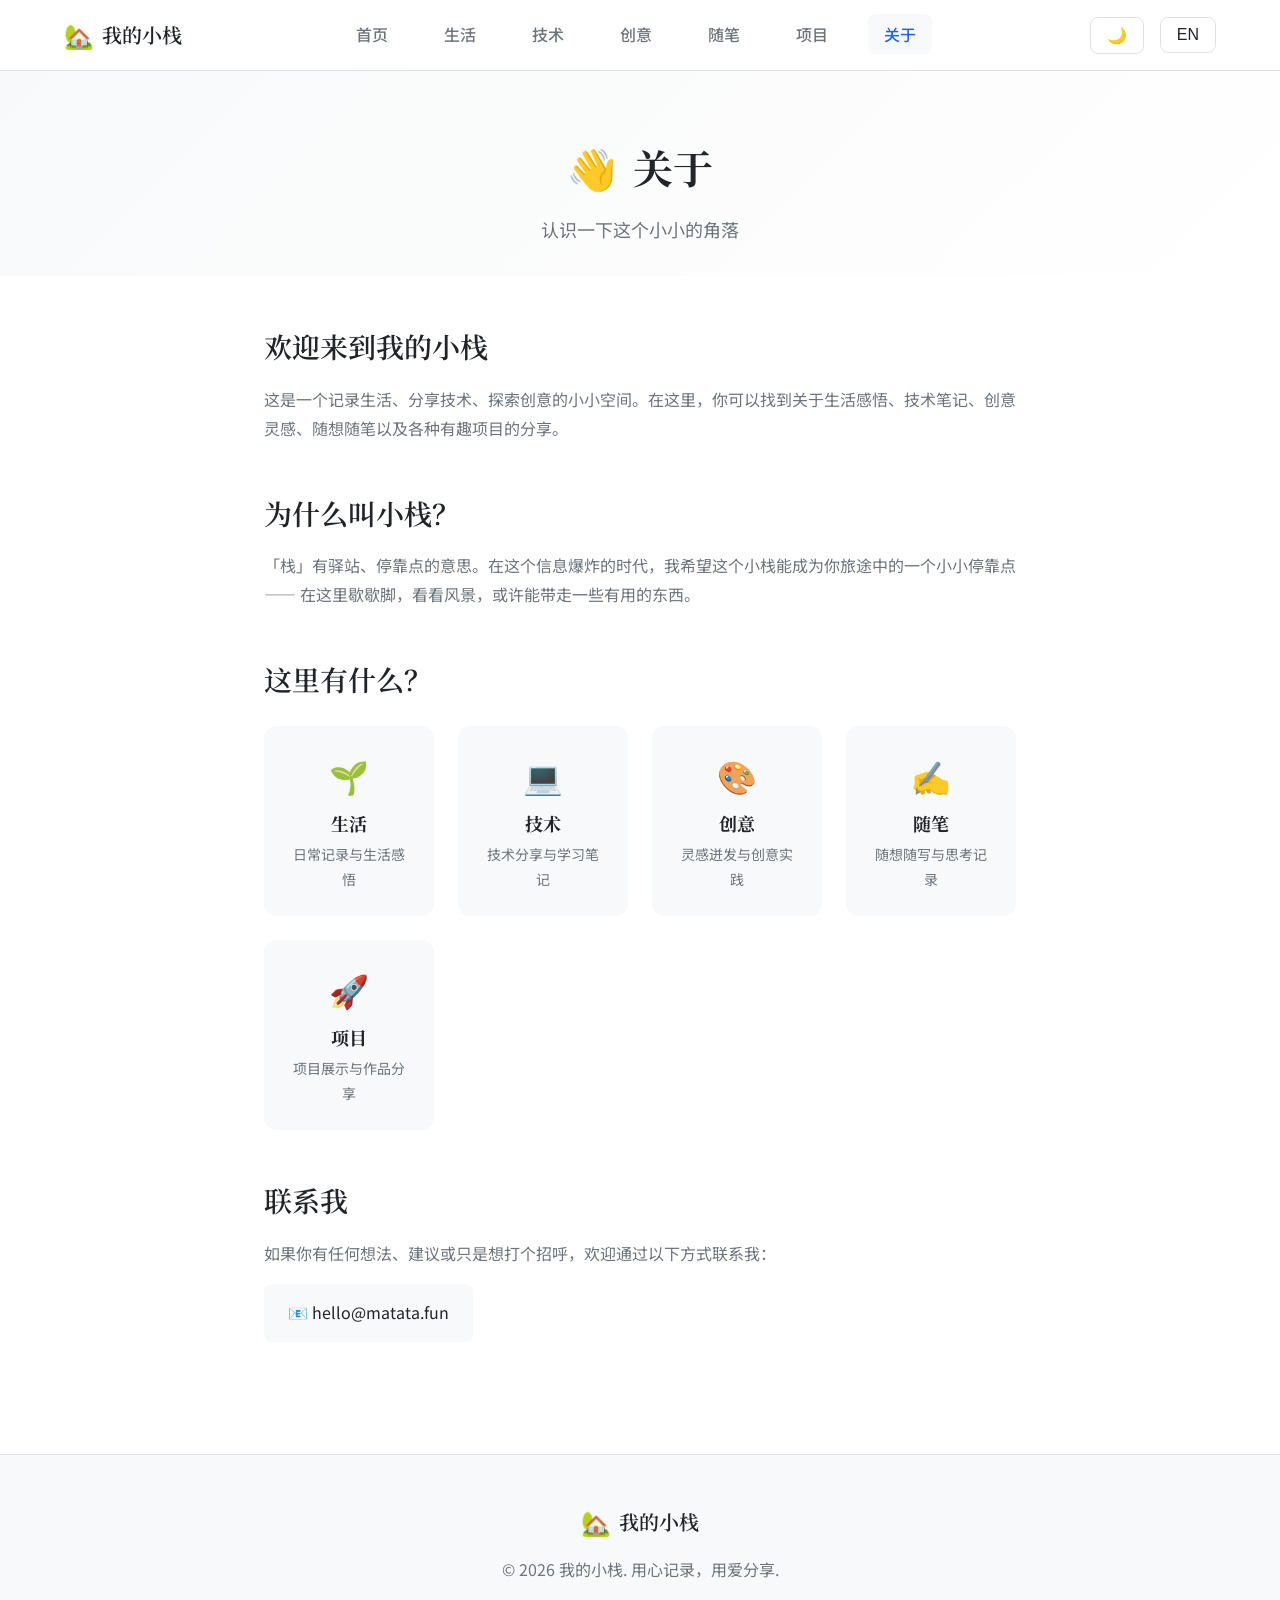
==== src/pages/about.html @ 9e3a0e68 "Initial commit: 我的小栈 v1" ====
﻿<!DOCTYPE html>
<html lang="zh-CN" data-theme="light">
<head>
    <meta charset="UTF-8">
    <meta name="viewport" content="width=device-width, initial-scale=1.0">
    <title>关于 | 我的小栈</title>
    <meta name="description" content="关于我的小栈">
    <link rel="stylesheet" href="../styles/main.css">
    <link rel="preconnect" href="https://fonts.googleapis.com">
    <link rel="preconnect" href="https://fonts.gstatic.com" crossorigin>
    <link href="https://fonts.googleapis.com/css2?family=Noto+Serif+SC:wght@400;600;700&family=Noto+Sans+SC:wght@300;400;500;700&display=swap" rel="stylesheet">
</head>
<body>
    <nav class="navbar">
        <div class="container nav-container">
            <a href="../../index.html" class="logo">
                <span class="logo-icon">🏡</span>
                <span class="logo-text" data-zh="我的小栈" data-en="My Little Post">我的小栈</span>
            </a>
            <ul class="nav-menu" id="navMenu">
                <li><a href="../../index.html" class="nav-link" data-zh="首页" data-en="Home">首页</a></li>
                <li><a href="life.html" class="nav-link" data-zh="生活" data-en="Life">生活</a></li>
                <li><a href="tech.html" class="nav-link" data-zh="技术" data-en="Tech">技术</a></li>
                <li><a href="creative.html" class="nav-link" data-zh="创意" data-en="Creative">创意</a></li>
                <li><a href="essays.html" class="nav-link" data-zh="随笔" data-en="Essays">随笔</a></li>
                <li><a href="projects.html" class="nav-link" data-zh="项目" data-en="Projects">项目</a></li>
                <li><a href="about.html" class="nav-link active" data-zh="关于" data-en="About">关于</a></li>
            </ul>
            <div class="nav-actions">
                <button class="theme-toggle" id="themeToggle" aria-label="Toggle theme">
                    <span class="theme-icon">🌙</span>
                </button>
                <button class="lang-toggle" id="langToggle" aria-label="Toggle language">
                    <span class="lang-text">EN</span>
                </button>
                <button class="menu-toggle" id="menuToggle" aria-label="Toggle menu">
                    <span class="hamburger"></span>
                </button>
            </div>
        </div>
    </nav>

    <header class="page-header">
        <div class="container">
            <h1 class="page-title">
                <span class="page-icon">👋</span>
                <span data-zh="关于" data-en="About">关于</span>
            </h1>
            <p class="page-subtitle" data-zh="认识一下这个小小的角落" data-en="Get to know this little corner of the internet">认识一下这个小小的角落</p>
        </div>
    </header>

    <main class="page-content about-content">
        <div class="container">
            <div class="about-section">
                <h2 data-zh="欢迎来到我的小栈" data-en="Welcome to My Little Post">欢迎来到我的小栈</h2>
                <p data-zh="这是一个记录生活、分享技术、探索创意的小小空间。在这里，你可以找到关于生活感悟、技术笔记、创意灵感、随想随笔以及各种有趣项目的分享。" data-en="This is a small space for recording life, sharing technology, and exploring creativity. Here you can find reflections on life, technical notes, creative inspiration, essays, and various interesting project shares.">这是一个记录生活、分享技术、探索创意的小小空间。在这里，你可以找到关于生活感悟、技术笔记、创意灵感、随想随笔以及各种有趣项目的分享。</p>
            </div>

            <div class="about-section">
                <h2 data-zh="为什么叫小栈？" data-en="Why 'Little Post'?">为什么叫小栈？</h2>
                <p data-zh="「栈」有驿站、停靠点的意思。在这个信息爆炸的时代，我希望这个小栈能成为你旅途中的一个小小停靠点 —— 在这里歇歇脚，看看风景，或许能带走一些有用的东西。" data-en="'Post' means a station or stopping point. In this age of information overload, I hope this little post can be a small stopping point on your journey — a place to rest, enjoy the view, and perhaps take away something useful.">「栈」有驿站、停靠点的意思。在这个信息爆炸的时代，我希望这个小栈能成为你旅途中的一个小小停靠点 —— 在这里歇歇脚，看看风景，或许能带走一些有用的东西。</p>
            </div>

            <div class="about-section">
                <h2 data-zh="这里有什么？" data-en="What's Here?">这里有什么？</h2>
                <div class="about-features">
                    <div class="feature-item">
                        <span class="feature-icon">🌱</span>
                        <h3 data-zh="生活" data-en="Life">生活</h3>
                        <p data-zh="日常记录与生活感悟" data-en="Daily records and life reflections">日常记录与生活感悟</p>
                    </div>
                    <div class="feature-item">
                        <span class="feature-icon">💻</span>
                        <h3 data-zh="技术" data-en="Tech">技术</h3>
                        <p data-zh="技术分享与学习笔记" data-en="Tech sharing and learning notes">技术分享与学习笔记</p>
                    </div>
                    <div class="feature-item">
                        <span class="feature-icon">🎨</span>
                        <h3 data-zh="创意" data-en="Creative">创意</h3>
                        <p data-zh="灵感迸发与创意实践" data-en="Inspiration and creative practice">灵感迸发与创意实践</p>
                    </div>
                    <div class="feature-item">
                        <span class="feature-icon">✍️</span>
                        <h3 data-zh="随笔" data-en="Essays">随笔</h3>
                        <p data-zh="随想随写与思考记录" data-en="Random thoughts and reflections">随想随写与思考记录</p>
                    </div>
                    <div class="feature-item">
                        <span class="feature-icon">🚀</span>
                        <h3 data-zh="项目" data-en="Projects">项目</h3>
                        <p data-zh="项目展示与作品分享" data-en="Project showcase and portfolio">项目展示与作品分享</p>
                    </div>
                </div>
            </div>

            <div class="about-section">
                <h2 data-zh="联系我" data-en="Contact Me">联系我</h2>
                <p data-zh="如果你有任何想法、建议或只是想打个招呼，欢迎通过以下方式联系我：" data-en="If you have any ideas, suggestions, or just want to say hello, feel free to contact me through:">如果你有任何想法、建议或只是想打个招呼，欢迎通过以下方式联系我：</p>
                <div class="contact-links">
                    <a href="mailto:hello@matata.fun" class="contact-link">📧 hello@matata.fun</a>
                </div>
            </div>
        </div>
    </main>

    <footer class="footer">
        <div class="container">
            <div class="footer-content">
                <div class="footer-brand">
                    <span class="logo-icon">🏡</span>
                    <span class="logo-text" data-zh="我的小栈" data-en="My Little Post">我的小栈</span>
                </div>
                <p class="footer-text" data-zh="© 2026 我的小栈. 用心记录，用爱分享." data-en="© 2026 My Little Post. Record with heart, share with love.">© 2026 我的小栈. 用心记录，用爱分享.</p>
            </div>
        </div>
    </footer>

    <script src="../scripts/main.js"></script>
</body>
</html>
---- src/styles/main.css ----
﻿/* ============================================
   我的小栈 - Main Stylesheet
   ============================================ */

/* CSS Variables - Theme System */
:root {
    /* Colors - Light Theme */
    --color-bg: #ffffff;
    --color-bg-secondary: #f8f9fa;
    --color-bg-tertiary: #e9ecef;
    --color-text: #212529;
    --color-text-secondary: #6c757d;
    --color-text-muted: #adb5bd;
    --color-primary: #2563eb;
    --color-primary-hover: #1d4ed8;
    --color-accent: #8b5cf6;
    --color-border: #dee2e6;
    --color-shadow: rgba(0, 0, 0, 0.1);
    --color-card-bg: #ffffff;
    
    /* Typography */
    --font-serif: 'Noto Serif SC', serif;
    --font-sans: 'Noto Sans SC', -apple-system, BlinkMacSystemFont, 'Segoe UI', sans-serif;
    --font-mono: 'Fira Code', 'Consolas', monospace;
    
    /* Spacing */
    --spacing-xs: 0.25rem;
    --spacing-sm: 0.5rem;
    --spacing-md: 1rem;
    --spacing-lg: 1.5rem;
    --spacing-xl: 2rem;
    --spacing-2xl: 3rem;
    --spacing-3xl: 4rem;
    
    /* Layout */
    --container-max: 1200px;
    --border-radius: 8px;
    --border-radius-lg: 12px;
    
    /* Transitions */
    --transition: all 0.3s ease;
}

/* Dark Theme */
[data-theme="dark"] {
    --color-bg: #1a1a1a;
    --color-bg-secondary: #2d2d2d;
    --color-bg-tertiary: #404040;
    --color-text: #e4e4e4;
    --color-text-secondary: #a0a0a0;
    --color-text-muted: #6c6c6c;
    --color-primary: #60a5fa;
    --color-primary-hover: #3b82f6;
    --color-accent: #a78bfa;
    --color-border: #404040;
    --color-shadow: rgba(0, 0, 0, 0.3);
    --color-card-bg: #2d2d2d;
}

/* Reset & Base */
* {
    margin: 0;
    padding: 0;
    box-sizing: border-box;
}

html {
    scroll-behavior: smooth;
}

body {
    font-family: var(--font-sans);
    font-size: 16px;
    line-height: 1.6;
    color: var(--color-text);
    background-color: var(--color-bg);
    transition: var(--transition);
}

.container {
    max-width: var(--container-max);
    margin: 0 auto;
    padding: 0 var(--spacing-lg);
}

a {
    color: var(--color-primary);
    text-decoration: none;
    transition: var(--transition);
}

a:hover {
    color: var(--color-primary-hover);
}

/* ============================================
   Navigation
   ============================================ */
.navbar {
    position: sticky;
    top: 0;
    z-index: 1000;
    background-color: var(--color-bg);
    border-bottom: 1px solid var(--color-border);
    backdrop-filter: blur(10px);
    background-color: rgba(var(--color-bg), 0.95);
}

.nav-container {
    display: flex;
    align-items: center;
    justify-content: space-between;
    padding: var(--spacing-md) var(--spacing-lg);
}

.logo {
    display: flex;
    align-items: center;
    gap: var(--spacing-sm);
    font-family: var(--font-serif);
    font-size: 1.25rem;
    font-weight: 600;
    color: var(--color-text);
}

.logo:hover {
    color: var(--color-primary);
}

.logo-icon {
    font-size: 1.5rem;
}

.nav-menu {
    display: flex;
    list-style: none;
    gap: var(--spacing-lg);
}

.nav-link {
    color: var(--color-text-secondary);
    font-weight: 500;
    padding: var(--spacing-sm) var(--spacing-md);
    border-radius: var(--border-radius);
    transition: var(--transition);
}

.nav-link:hover,
.nav-link.active {
    color: var(--color-primary);
    background-color: var(--color-bg-secondary);
}

.nav-actions {
    display: flex;
    align-items: center;
    gap: var(--spacing-md);
}

.theme-toggle,
.lang-toggle {
    background: none;
    border: 1px solid var(--color-border);
    border-radius: var(--border-radius);
    padding: var(--spacing-sm) var(--spacing-md);
    cursor: pointer;
    font-size: 1rem;
    color: var(--color-text);
    transition: var(--transition);
}

.theme-toggle:hover,
.lang-toggle:hover {
    background-color: var(--color-bg-secondary);
    border-color: var(--color-primary);
}

.menu-toggle {
    display: none;
    background: none;
    border: none;
    cursor: pointer;
    padding: var(--spacing-sm);
}

.hamburger {
    display: block;
    width: 24px;
    height: 2px;
    background-color: var(--color-text);
    position: relative;
    transition: var(--transition);
}

.hamburger::before,
.hamburger::after {
    content: '';
    position: absolute;
    width: 24px;
    height: 2px;
    background-color: var(--color-text);
    transition: var(--transition);
}

.hamburger::before {
    top: -8px;
}

.hamburger::after {
    bottom: -8px;
}

/* ============================================
   Hero Section
   ============================================ */
.hero {
    position: relative;
    padding: var(--spacing-3xl) 0;
    background: linear-gradient(135deg, var(--color-bg-secondary) 0%, var(--color-bg) 100%);
    overflow: hidden;
}

.hero-content {
    text-align: center;
    position: relative;
    z-index: 2;
}

.hero-title {
    font-family: var(--font-serif);
    font-size: 3rem;
    font-weight: 700;
    margin-bottom: var(--spacing-md);
    color: var(--color-text);
}

.hero-subtitle {
    font-size: 1.25rem;
    color: var(--color-text-secondary);
    margin-bottom: var(--spacing-xl);
}

.hero-actions {
    display: flex;
    gap: var(--spacing-md);
    justify-content: center;
    flex-wrap: wrap;
}

.btn {
    display: inline-block;
    padding: var(--spacing-md) var(--spacing-xl);
    border-radius: var(--border-radius);
    font-weight: 500;
    transition: var(--transition);
    border: 2px solid transparent;
}

.btn-primary {
    background-color: var(--color-primary);
    color: white;
}

.btn-primary:hover {
    background-color: var(--color-primary-hover);
    color: white;
    transform: translateY(-2px);
    box-shadow: 0 4px 12px var(--color-shadow);
}

.btn-secondary {
    background-color: transparent;
    color: var(--color-primary);
    border-color: var(--color-primary);
}

.btn-secondary:hover {
    background-color: var(--color-primary);
    color: white;
}

.hero-decoration {
    position: absolute;
    top: 0;
    left: 0;
    right: 0;
    bottom: 0;
    pointer-events: none;
}

.decoration-circle {
    position: absolute;
    border-radius: 50%;
    opacity: 0.1;
    animation: float 20s infinite ease-in-out;
}

.circle-1 {
    width: 300px;
    height: 300px;
    background: var(--color-primary);
    top: -100px;
    right: -100px;
    animation-delay: 0s;
}

.circle-2 {
    width: 200px;
    height: 200px;
    background: var(--color-accent);
    bottom: -50px;
    left: -50px;
    animation-delay: 5s;
}

.circle-3 {
    width: 150px;
    height: 150px;
    background: var(--color-primary);
    top: 50%;
    left: 50%;
    animation-delay: 10s;
}

@keyframes float {
    0%, 100% {
        transform: translate(0, 0);
    }
    50% {
        transform: translate(30px, -30px);
    }
}

/* ============================================
   Featured Posts
   ============================================ */
.featured {
    padding: var(--spacing-3xl) 0;
}

.section-title {
    font-family: var(--font-serif);
    font-size: 2rem;
    font-weight: 600;
    margin-bottom: var(--spacing-xl);
    text-align: center;
    color: var(--color-text);
}

.posts-grid {
    display: grid;
    grid-template-columns: repeat(auto-fit, minmax(300px, 1fr));
    gap: var(--spacing-xl);
}

.post-card {
    background-color: var(--color-card-bg);
    border: 1px solid var(--color-border);
    border-radius: var(--border-radius-lg);
    padding: var(--spacing-xl);
    transition: var(--transition);
    cursor: pointer;
}

.post-card:hover {
    transform: translateY(-4px);
    box-shadow: 0 8px 24px var(--color-shadow);
    border-color: var(--color-primary);
}

.post-category {
    display: inline-block;
    font-size: 0.875rem;
    font-weight: 500;
    color: var(--color-primary);
    background-color: var(--color-bg-secondary);
    padding: var(--spacing-xs) var(--spacing-md);
    border-radius: var(--border-radius);
    margin-bottom: var(--spacing-md);
}

.post-title {
    font-family: var(--font-serif);
    font-size: 1.5rem;
    font-weight: 600;
    margin-bottom: var(--spacing-md);
    color: var(--color-text);
    line-height: 1.3;
}

.post-excerpt {
    color: var(--color-text-secondary);
    margin-bottom: var(--spacing-md);
    line-height: 1.6;
}

.post-meta {
    display: flex;
    gap: var(--spacing-md);
    font-size: 0.875rem;
    color: var(--color-text-muted);
}

/* ============================================
   Categories Section
   ============================================ */
.categories {
    padding: var(--spacing-3xl) 0;
    background-color: var(--color-bg-secondary);
}

.categories-grid {
    display: grid;
    grid-template-columns: repeat(auto-fit, minmax(200px, 1fr));
    gap: var(--spacing-lg);
}

.category-card {
    background-color: var(--color-card-bg);
    border: 1px solid var(--color-border);
    border-radius: var(--border-radius-lg);
    padding: var(--spacing-xl);
    text-align: center;
    transition: var(--transition);
}

.category-card:hover {
    transform: translateY(-4px);
    box-shadow: 0 8px 24px var(--color-shadow);
    border-color: var(--color-primary);
}

.category-icon {
    font-size: 3rem;
    display: block;
    margin-bottom: var(--spacing-md);
}

.category-name {
    font-family: var(--font-serif);
    font-size: 1.25rem;
    font-weight: 600;
    margin-bottom: var(--spacing-sm);
    color: var(--color-text);
}

.category-desc {
    font-size: 0.875rem;
    color: var(--color-text-secondary);
}

/* ============================================
   Footer
   ============================================ */
.footer {
    padding: var(--spacing-2xl) 0;
    background-color: var(--color-bg-secondary);
    border-top: 1px solid var(--color-border);
}

.footer-content {
    text-align: center;
}

.footer-brand {
    display: flex;
    align-items: center;
    justify-content: center;
    gap: var(--spacing-sm);
    font-family: var(--font-serif);
    font-size: 1.25rem;
    font-weight: 600;
    margin-bottom: var(--spacing-md);
}

.footer-text {
    color: var(--color-text-secondary);
    margin-bottom: var(--spacing-md);
}

.footer-links {
    display: flex;
    gap: var(--spacing-lg);
    justify-content: center;
}

.footer-links a {
    color: var(--color-text-secondary);
    font-size: 0.875rem;
}

.footer-links a:hover {
    color: var(--color-primary);
}

/* ============================================
   Responsive Design
   ============================================ */
@media (max-width: 768px) {
    .nav-menu {
        position: fixed;
        left: -100%;
        top: 70px;
        flex-direction: column;
        background-color: var(--color-bg);
        width: 100%;
        text-align: center;
        transition: 0.3s;
        box-shadow: 0 10px 27px var(--color-shadow);
        padding: var(--spacing-xl) 0;
    }

    .nav-menu.active {
        left: 0;
    }

    .menu-toggle {
        display: block;
    }

    .hero-title {
        font-size: 2rem;
    }

    .hero-subtitle {
        font-size: 1rem;
    }

    .posts-grid {
        grid-template-columns: 1fr;
    }

    .categories-grid {
        grid-template-columns: repeat(2, 1fr);
    }
}

@media (max-width: 480px) {
    .categories-grid {
        grid-template-columns: 1fr;
    }
}

/* ============================================
   Page Header (Sub-pages)
   ============================================ */
.page-header {
    padding: var(--spacing-3xl) 0 var(--spacing-xl);
    background: linear-gradient(135deg, var(--color-bg-secondary) 0%, var(--color-bg) 100%);
    text-align: center;
}

.page-title {
    font-family: var(--font-serif);
    font-size: 2.5rem;
    font-weight: 700;
    margin-bottom: var(--spacing-md);
    display: flex;
    align-items: center;
    justify-content: center;
    gap: var(--spacing-md);
}

.page-icon {
    font-size: 2.5rem;
}

.page-subtitle {
    font-size: 1.125rem;
    color: var(--color-text-secondary);
}

.page-content {
    padding: var(--spacing-2xl) 0 var(--spacing-3xl);
    min-height: 50vh;
}

/* ============================================
   About Page
   ============================================ */
.about-content {
    max-width: 800px;
    margin: 0 auto;
}

.about-section {
    margin-bottom: var(--spacing-2xl);
}

.about-section h2 {
    font-family: var(--font-serif);
    font-size: 1.75rem;
    font-weight: 600;
    margin-bottom: var(--spacing-md);
    color: var(--color-text);
}

.about-section p {
    color: var(--color-text-secondary);
    line-height: 1.8;
    margin-bottom: var(--spacing-md);
}

.about-features {
    display: grid;
    grid-template-columns: repeat(auto-fit, minmax(150px, 1fr));
    gap: var(--spacing-lg);
    margin-top: var(--spacing-lg);
}

.feature-item {
    text-align: center;
    padding: var(--spacing-lg);
    background-color: var(--color-bg-secondary);
    border-radius: var(--border-radius-lg);
    transition: var(--transition);
}

.feature-item:hover {
    transform: translateY(-4px);
    box-shadow: 0 4px 12px var(--color-shadow);
}

.feature-icon {
    font-size: 2rem;
    display: block;
    margin-bottom: var(--spacing-sm);
}

.feature-item h3 {
    font-family: var(--font-serif);
    font-size: 1.125rem;
    margin-bottom: var(--spacing-xs);
}

.feature-item p {
    font-size: 0.875rem;
    margin-bottom: 0;
}

.contact-links {
    display: flex;
    flex-wrap: wrap;
    gap: var(--spacing-md);
    margin-top: var(--spacing-md);
}

.contact-link {
    display: inline-flex;
    align-items: center;
    gap: var(--spacing-sm);
    padding: var(--spacing-md) var(--spacing-lg);
    background-color: var(--color-bg-secondary);
    border-radius: var(--border-radius);
    color: var(--color-text);
    transition: var(--transition);
}

.contact-link:hover {
    background-color: var(--color-primary);
    color: white;
    transform: translateY(-2px);
}

.post-tag {
    background-color: var(--color-bg-tertiary);
    padding: 2px 8px;
    border-radius: 4px;
    font-size: 0.75rem;
}
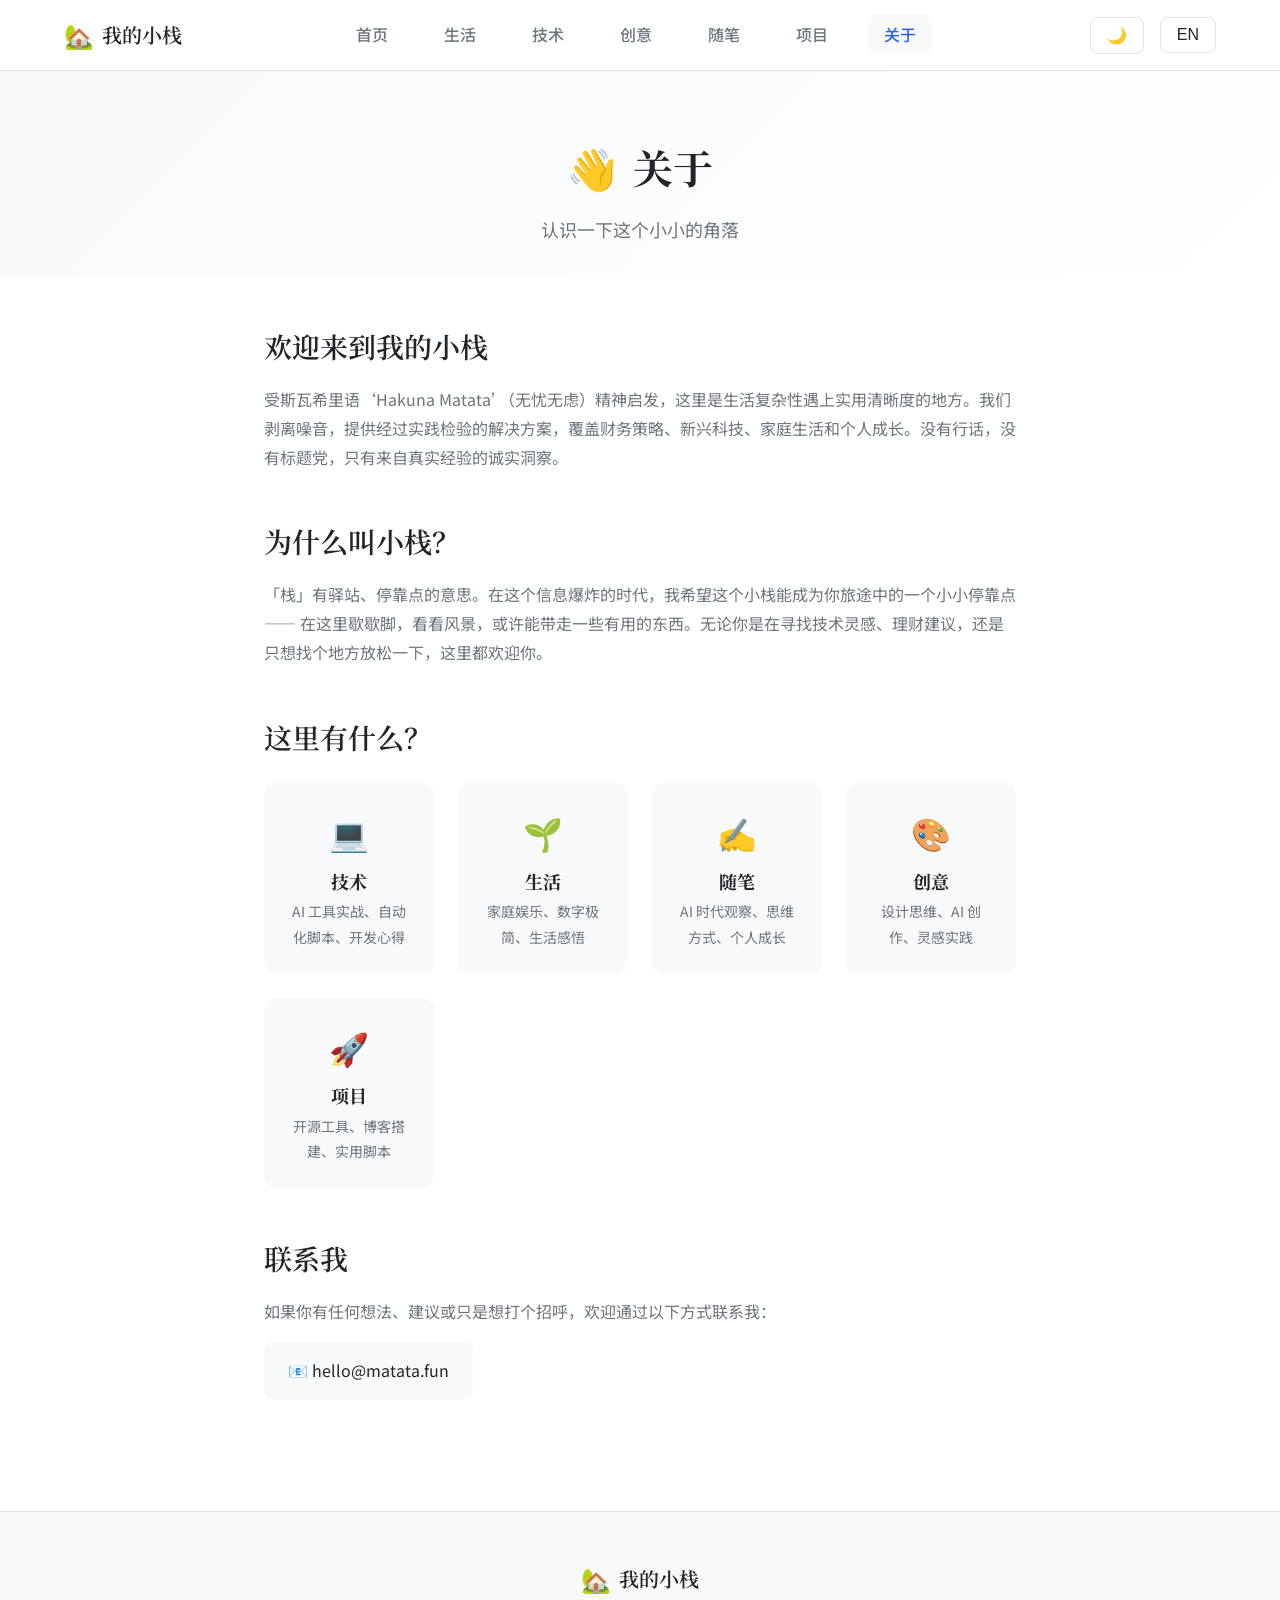
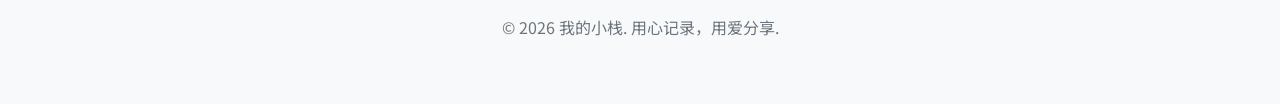
==== commit 99358f7a: "Add real content to all pages" ====
--- a/src/pages/about.html
+++ b/src/pages/about.html
@@ -1,4 +1,4 @@
-﻿<!DOCTYPE html>
+<!DOCTYPE html>
 <html lang="zh-CN" data-theme="light">
 <head>
     <meta charset="UTF-8">
@@ -54,48 +54,48 @@
         <div class="container">
             <div class="about-section">
                 <h2 data-zh="欢迎来到我的小栈" data-en="Welcome to My Little Post">欢迎来到我的小栈</h2>
-                <p data-zh="这是一个记录生活、分享技术、探索创意的小小空间。在这里，你可以找到关于生活感悟、技术笔记、创意灵感、随想随笔以及各种有趣项目的分享。" data-en="This is a small space for recording life, sharing technology, and exploring creativity. Here you can find reflections on life, technical notes, creative inspiration, essays, and various interesting project shares.">这是一个记录生活、分享技术、探索创意的小小空间。在这里，你可以找到关于生活感悟、技术笔记、创意灵感、随想随笔以及各种有趣项目的分享。</p>
+                <p data-zh="受斯瓦希里语‘Hakuna Matata’（无忧无虑）精神启发，这里是生活复杂性遇上实用清晰度的地方。我们剥离噪音，提供经过实践检验的解决方案，覆盖财务策略、新兴科技、家庭生活和个人成长。没有行话，没有标题党，只有来自真实经验的诚实洞察。" data-en="Inspired by the Swahili spirit of ‘Hakuna Matata’ (no worries), this is where life’s complexity meets practical clarity. We cut through the noise to deliver field-tested solutions spanning finance, emerging tech, family life, and personal growth. No jargon. No clickbait. Just honest insights from real experience.">受斯瓦希里语‘Hakuna Matata’（无忧无虑）精神启发，这里是生活复杂性遇上实用清晰度的地方。我们剥离噪音，提供经过实践检验的解决方案，覆盖财务策略、新兴科技、家庭生活和个人成长。没有行话，没有标题党，只有来自真实经验的诚实洞察。</p>
             </div>
 
             <div class="about-section">
-                <h2 data-zh="为什么叫小栈？" data-en="Why 'Little Post'?">为什么叫小栈？</h2>
-                <p data-zh="「栈」有驿站、停靠点的意思。在这个信息爆炸的时代，我希望这个小栈能成为你旅途中的一个小小停靠点 —— 在这里歇歇脚，看看风景，或许能带走一些有用的东西。" data-en="'Post' means a station or stopping point. In this age of information overload, I hope this little post can be a small stopping point on your journey — a place to rest, enjoy the view, and perhaps take away something useful.">「栈」有驿站、停靠点的意思。在这个信息爆炸的时代，我希望这个小栈能成为你旅途中的一个小小停靠点 —— 在这里歇歇脚，看看风景，或许能带走一些有用的东西。</p>
+                <h2 data-zh="为什么叫小栈？" data-en="Why ‘Little Post’?">为什么叫小栈？</h2>
+                <p data-zh="「栈」有驿站、停靠点的意思。在这个信息爆炸的时代，我希望这个小栈能成为你旅途中的一个小小停靠点 —— 在这里歇歇脚，看看风景，或许能带走一些有用的东西。无论你是在寻找技术灵感、理财建议，还是只想找个地方放松一下，这里都欢迎你。" data-en="‘Post’ means a station or stopping point. In this age of information overload, I hope this little post can be a small stopping point on your journey — a place to rest, enjoy the view, and perhaps take away something useful. Whether you’re looking for tech inspiration, financial advice, or just a place to unwind, you’re welcome here.">「栈」有驿站、停靠点的意思。在这个信息爆炸的时代，我希望这个小栈能成为你旅途中的一个小小停靠点 —— 在这里歇歇脚，看看风景，或许能带走一些有用的东西。无论你是在寻找技术灵感、理财建议，还是只想找个地方放松一下，这里都欢迎你。</p>
             </div>
 
             <div class="about-section">
-                <h2 data-zh="这里有什么？" data-en="What's Here?">这里有什么？</h2>
+                <h2 data-zh="这里有什么？" data-en="What’s Here?">这里有什么？</h2>
                 <div class="about-features">
+                    <div class="feature-item">
+                        <span class="feature-icon">💻</span>
+                        <h3 data-zh="技术" data-en="Tech">技术</h3>
+                        <p data-zh="AI 工具实战、自动化脚本、开发心得" data-en="AI tools, automation scripts, dev insights">AI 工具实战、自动化脚本、开发心得</p>
+                    </div>
                     <div class="feature-item">
                         <span class="feature-icon">🌱</span>
                         <h3 data-zh="生活" data-en="Life">生活</h3>
-                        <p data-zh="日常记录与生活感悟" data-en="Daily records and life reflections">日常记录与生活感悟</p>
+                        <p data-zh="家庭娱乐、数字极简、生活感悟" data-en="Family fun, digital minimalism, life reflections">家庭娱乐、数字极简、生活感悟</p>
                     </div>
                     <div class="feature-item">
-                        <span class="feature-icon">💻</span>
-                        <h3 data-zh="技术" data-en="Tech">技术</h3>
-                        <p data-zh="技术分享与学习笔记" data-en="Tech sharing and learning notes">技术分享与学习笔记</p>
+                        <span class="feature-icon">✍️</span>
+                        <h3 data-zh="随笔" data-en="Essays">随笔</h3>
+                        <p data-zh="AI 时代观察、思维方式、个人成长" data-en="AI era observations, thinking, personal growth">AI 时代观察、思维方式、个人成长</p>
                     </div>
                     <div class="feature-item">
                         <span class="feature-icon">🎨</span>
                         <h3 data-zh="创意" data-en="Creative">创意</h3>
-                        <p data-zh="灵感迸发与创意实践" data-en="Inspiration and creative practice">灵感迸发与创意实践</p>
-                    </div>
-                    <div class="feature-item">
-                        <span class="feature-icon">✍️</span>
-                        <h3 data-zh="随笔" data-en="Essays">随笔</h3>
-                        <p data-zh="随想随写与思考记录" data-en="Random thoughts and reflections">随想随写与思考记录</p>
+                        <p data-zh="设计思维、AI 创作、灵感实践" data-en="Design thinking, AI creation, inspiration">设计思维、AI 创作、灵感实践</p>
                     </div>
                     <div class="feature-item">
                         <span class="feature-icon">🚀</span>
                         <h3 data-zh="项目" data-en="Projects">项目</h3>
-                        <p data-zh="项目展示与作品分享" data-en="Project showcase and portfolio">项目展示与作品分享</p>
+                        <p data-zh="开源工具、博客搭建、实用脚本" data-en="Open source tools, blog building, practical scripts">开源工具、博客搭建、实用脚本</p>
                     </div>
                 </div>
             </div>
 
             <div class="about-section">
                 <h2 data-zh="联系我" data-en="Contact Me">联系我</h2>
-                <p data-zh="如果你有任何想法、建议或只是想打个招呼，欢迎通过以下方式联系我：" data-en="If you have any ideas, suggestions, or just want to say hello, feel free to contact me through:">如果你有任何想法、建议或只是想打个招呼，欢迎通过以下方式联系我：</p>
+                <p data-zh="如果你有任何想法、建议或只是想打个招呼，欢迎通过以下方式联系我：" data-en="If you have any ideas, suggestions, or just want to say hello, feel free to reach out:">如果你有任何想法、建议或只是想打个招呼，欢迎通过以下方式联系我：</p>
                 <div class="contact-links">
                     <a href="mailto:hello@matata.fun" class="contact-link">📧 hello@matata.fun</a>
                 </div>
@@ -117,4 +117,4 @@
 
     <script src="../scripts/main.js"></script>
 </body>
-</html>
+</html>
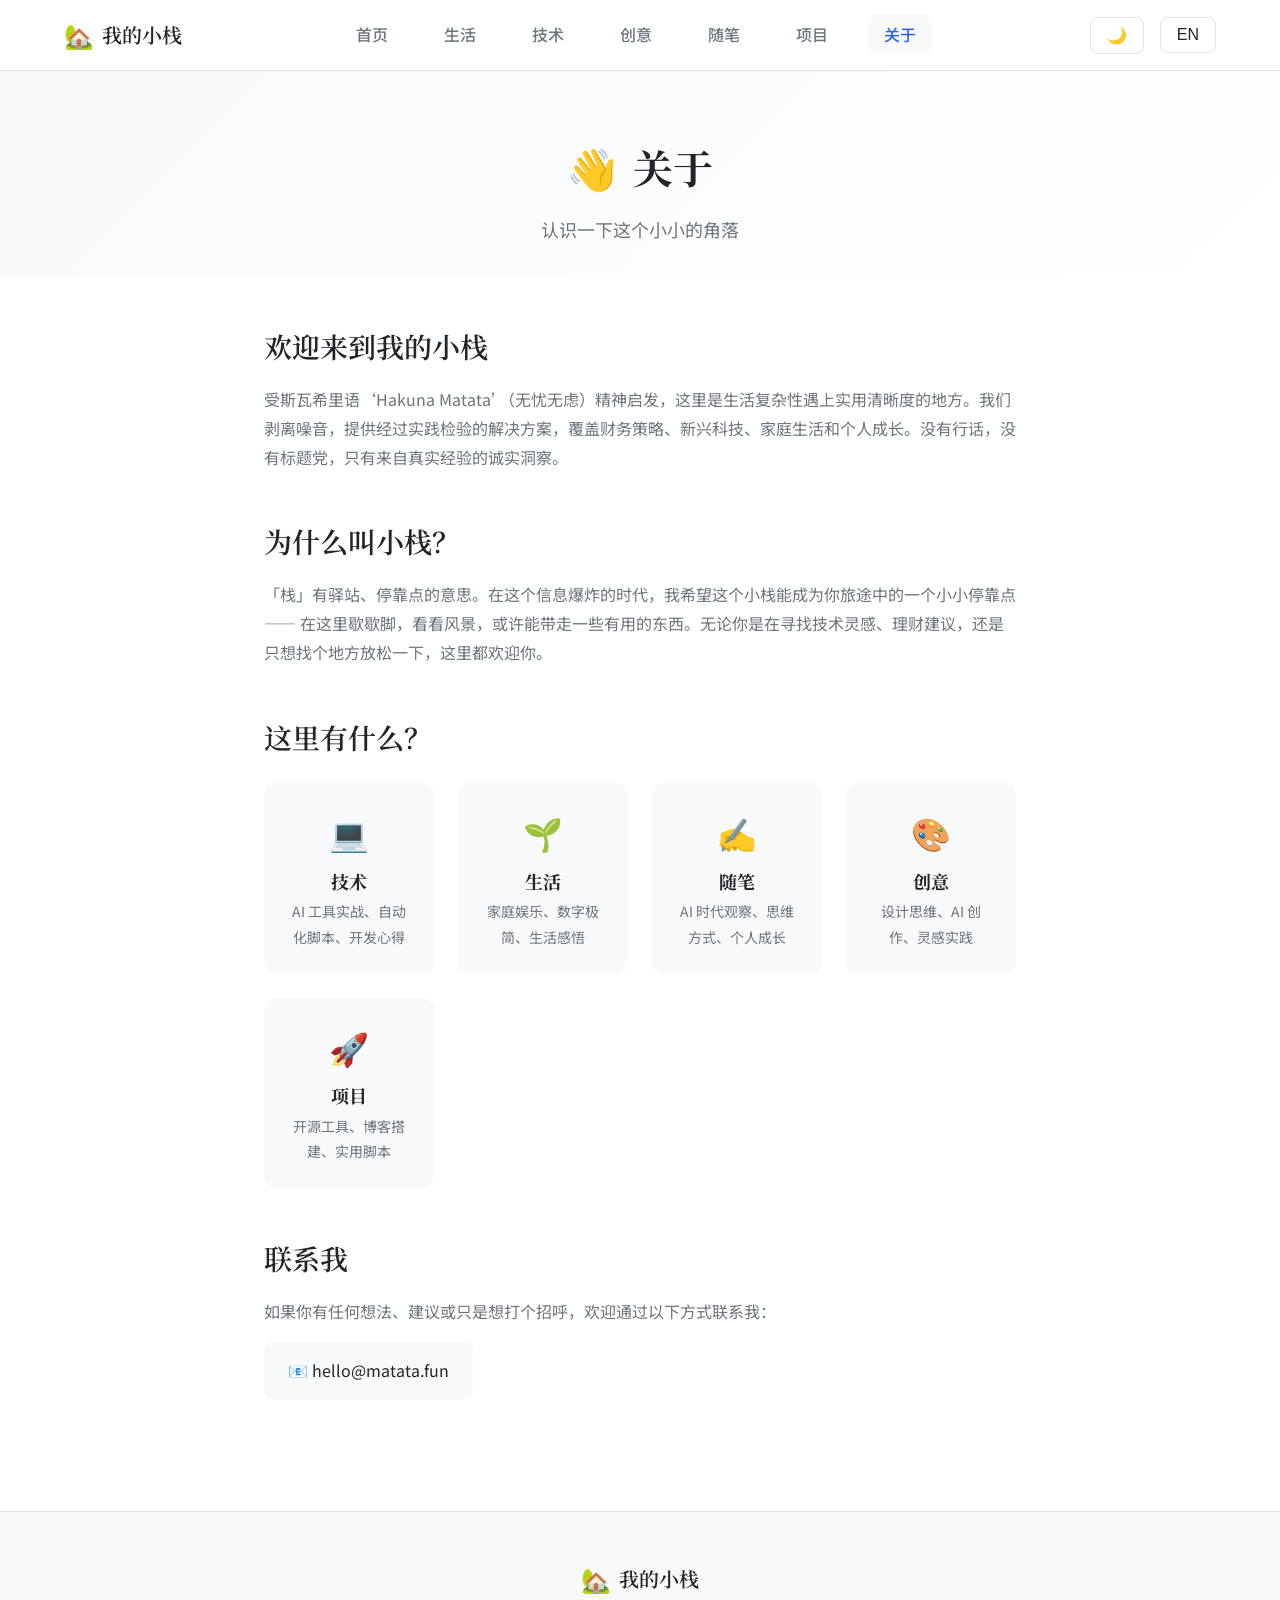
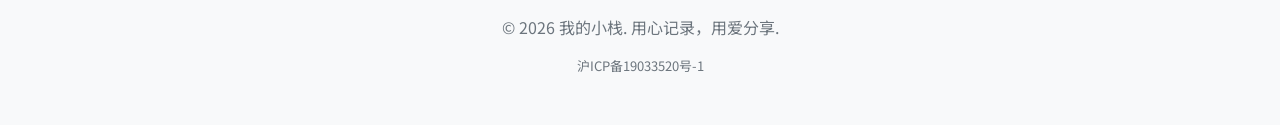
==== commit bf5eea6e: "添加ICP备案信息到页脚" ====
--- a/src/pages/about.html
+++ b/src/pages/about.html
@@ -111,6 +111,7 @@
                     <span class="logo-text" data-zh="我的小栈" data-en="My Little Post">我的小栈</span>
                 </div>
                 <p class="footer-text" data-zh="© 2026 我的小栈. 用心记录，用爱分享." data-en="© 2026 My Little Post. Record with heart, share with love.">© 2026 我的小栈. 用心记录，用爱分享.</p>
+                <p class="footer-icp"><a href="https://beian.miit.gov.cn" target="_blank" rel="noopener">沪ICP备19033520号-1</a></p>
             </div>
         </div>
     </footer>
--- a/src/styles/main.css
+++ b/src/styles/main.css
@@ -493,6 +493,20 @@
     color: var(--color-primary);
 }
 
+/* ICP Filing */
+.footer-icp {
+    margin-top: var(--spacing-sm);
+    font-size: 0.8125rem;
+}
+
+.footer-icp a {
+    color: var(--color-text-secondary);
+}
+
+.footer-icp a:hover {
+    color: var(--color-primary);
+}
+
 /* ============================================
    Responsive Design
    ============================================ */
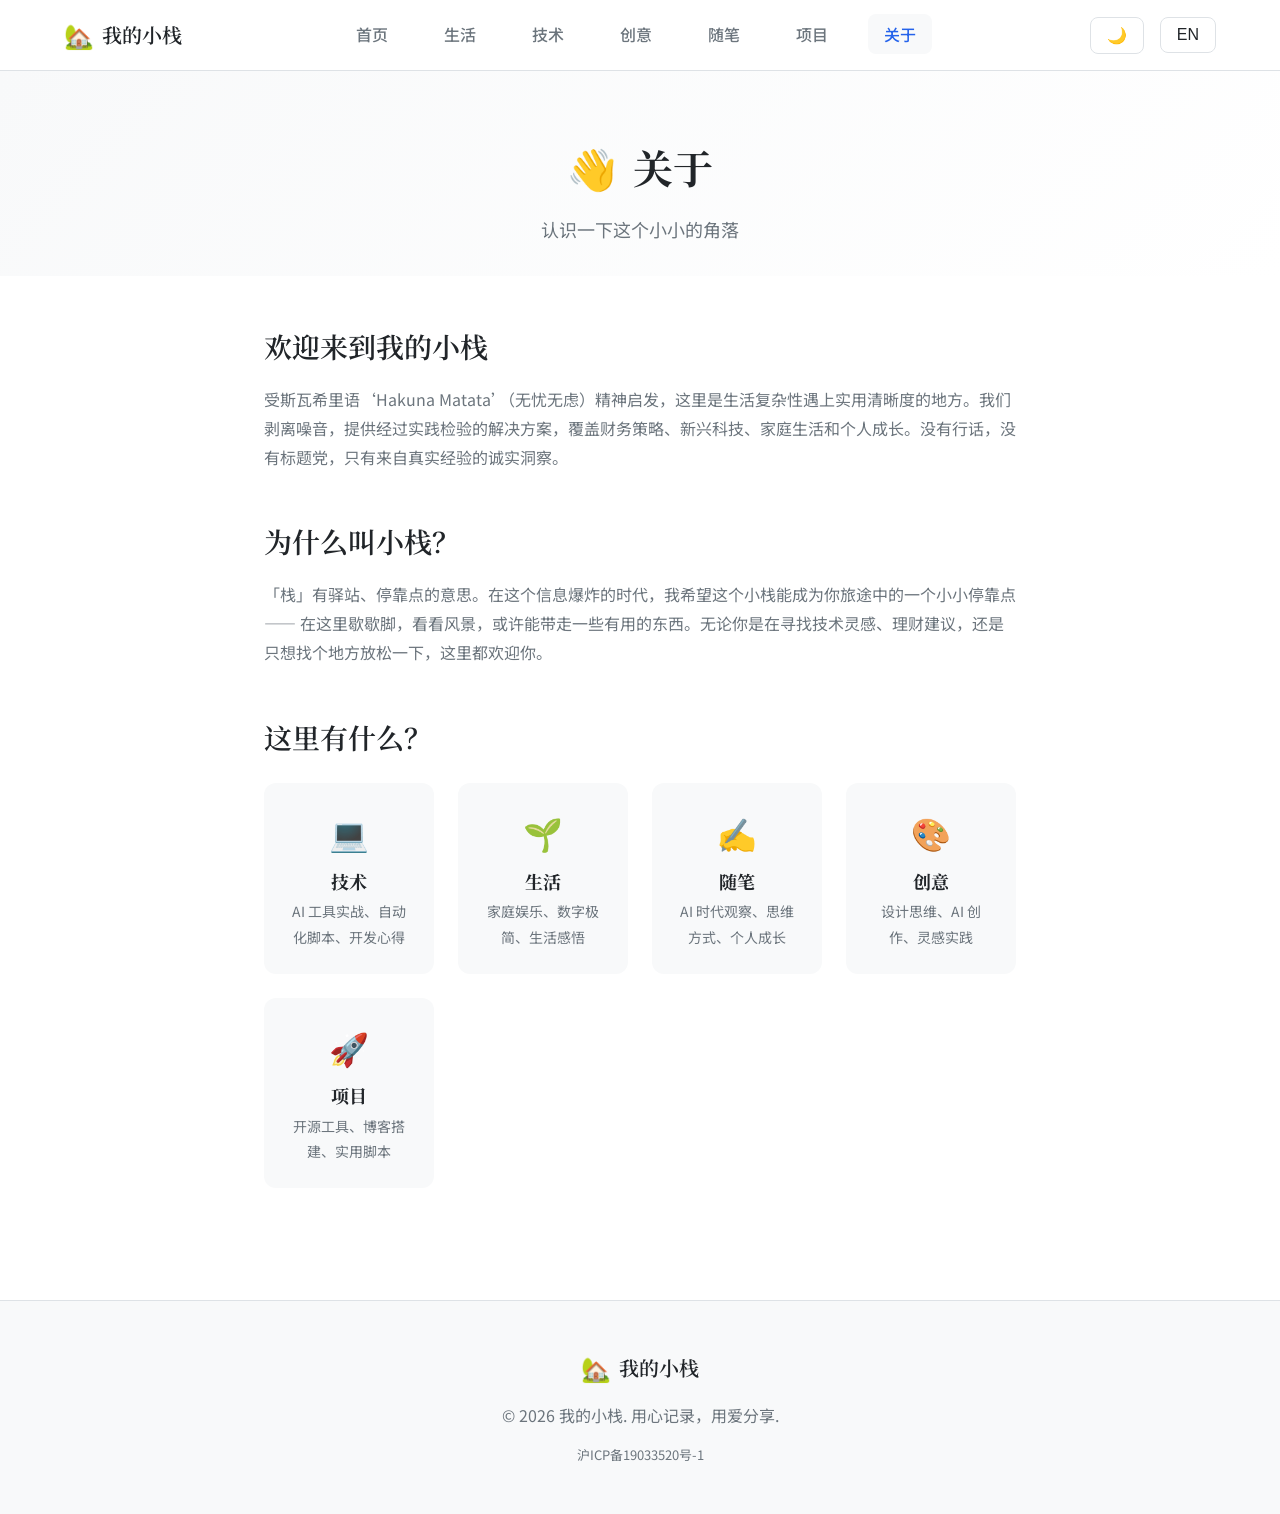
==== commit e0d1edc4: "添加3篇精选文章页面，首页卡片添加链接，删除关于页面联系部分" ====
--- a/src/pages/about.html
+++ b/src/pages/about.html
@@ -92,13 +92,6 @@
                     </div>
                 </div>
             </div>
-
-            <div class="about-section">
-                <h2 data-zh="联系我" data-en="Contact Me">联系我</h2>
-                <p data-zh="如果你有任何想法、建议或只是想打个招呼，欢迎通过以下方式联系我：" data-en="If you have any ideas, suggestions, or just want to say hello, feel free to reach out:">如果你有任何想法、建议或只是想打个招呼，欢迎通过以下方式联系我：</p>
-                <div class="contact-links">
-                    <a href="mailto:hello@matata.fun" class="contact-link">📧 hello@matata.fun</a>
-                </div>
             </div>
         </div>
     </main>
--- a/src/styles/main.css
+++ b/src/styles/main.css
@@ -449,6 +449,125 @@
     color: var(--color-text-secondary);
 }
 
+
+/* ============================================
+   Article Page
+   ============================================ */
+.article-header {
+    padding: var(--spacing-3xl) 0 var(--spacing-xl);
+    text-align: center;
+}
+
+.article-header .article-category {
+    display: inline-block;
+    font-size: 0.875rem;
+    font-weight: 500;
+    color: var(--color-primary);
+    background-color: var(--color-bg-secondary);
+    padding: var(--spacing-xs) var(--spacing-md);
+    border-radius: var(--border-radius);
+    margin-bottom: var(--spacing-lg);
+}
+
+.article-header .article-title {
+    font-family: var(--font-serif);
+    font-size: 2.25rem;
+    font-weight: 700;
+    line-height: 1.3;
+    margin-bottom: var(--spacing-lg);
+    color: var(--color-text);
+}
+
+.article-header .article-meta {
+    display: flex;
+    justify-content: center;
+    gap: var(--spacing-lg);
+    font-size: 0.9rem;
+    color: var(--color-text-muted);
+}
+
+.article-content {
+    max-width: 720px;
+    margin: 0 auto;
+    padding: var(--spacing-xl) 0 var(--spacing-3xl);
+    font-size: 1.0625rem;
+    line-height: 1.8;
+    color: var(--color-text);
+}
+
+.article-content p {
+    margin-bottom: var(--spacing-lg);
+}
+
+.article-content h2 {
+    font-family: var(--font-serif);
+    font-size: 1.5rem;
+    font-weight: 600;
+    margin-top: var(--spacing-2xl);
+    margin-bottom: var(--spacing-md);
+    color: var(--color-text);
+}
+
+.article-content h3 {
+    font-family: var(--font-serif);
+    font-size: 1.25rem;
+    font-weight: 600;
+    margin-top: var(--spacing-xl);
+    margin-bottom: var(--spacing-md);
+    color: var(--color-text);
+}
+
+.article-content ul,
+.article-content ol {
+    margin-bottom: var(--spacing-lg);
+    padding-left: var(--spacing-xl);
+}
+
+.article-content li {
+    margin-bottom: var(--spacing-sm);
+}
+
+.article-content blockquote {
+    border-left: 3px solid var(--color-primary);
+    padding-left: var(--spacing-lg);
+    margin: var(--spacing-xl) 0;
+    color: var(--color-text-secondary);
+    font-style: italic;
+}
+
+.article-content code {
+    background-color: var(--color-bg-secondary);
+    padding: 2px 6px;
+    border-radius: 4px;
+    font-size: 0.9em;
+}
+
+.article-content pre {
+    background-color: var(--color-bg-secondary);
+    padding: var(--spacing-lg);
+    border-radius: var(--border-radius);
+    overflow-x: auto;
+    margin-bottom: var(--spacing-lg);
+}
+
+.article-content pre code {
+    background: none;
+    padding: 0;
+}
+
+.article-back {
+    display: inline-flex;
+    align-items: center;
+    gap: var(--spacing-sm);
+    color: var(--color-text-secondary);
+    font-size: 0.9rem;
+    margin-bottom: var(--spacing-xl);
+}
+
+.article-back:hover {
+    color: var(--color-primary);
+}
+
 /* ============================================
    Footer
    ============================================ */
